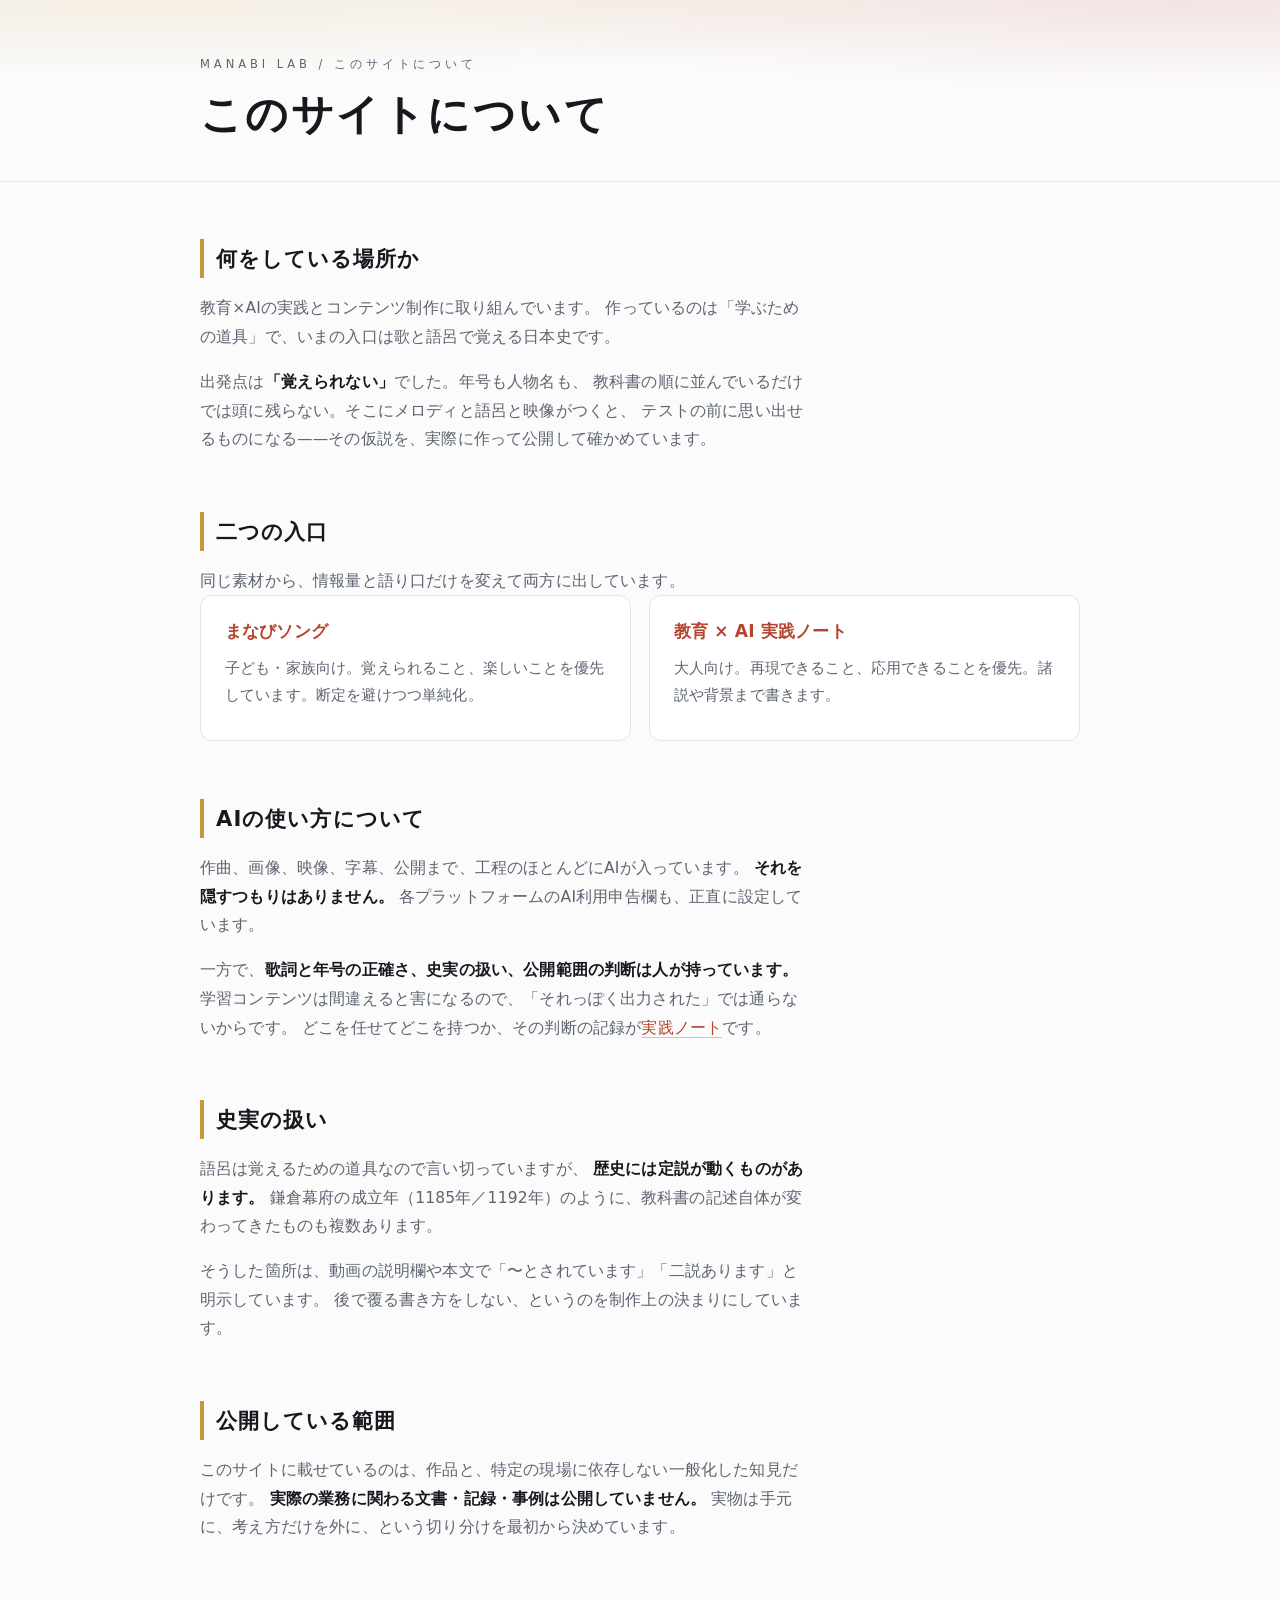
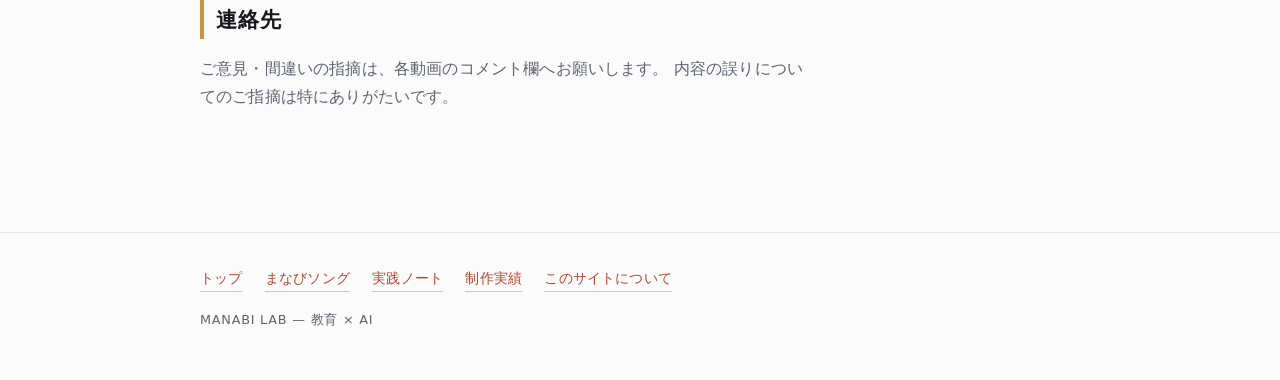
==== about/index.html @ bc55f161 "MANABI LAB として5ページ構成に トップを二つの入口（子ども・家族／教育とAIに関心のある大人）に組み替え、 子ども向け・実践ノート・制作実績・このサイトについて を追加。  実践ノートは各" ====
<!DOCTYPE html>
<html lang="ja">
<head>
<meta charset="utf-8">
<meta name="viewport" content="width=device-width, initial-scale=1">
<title>このサイトについて｜MANABI LAB</title>
<meta name="description" content="MANABI LAB は、教育とAIで学ぶための道具を作る場所です。">
<link rel="stylesheet" href="../style.css">
</head>
<body>

<header class="hero small">
  <div class="wrap">
    <p class="kicker"><a href="../">MANABI LAB</a> / このサイトについて</p>
    <h1>このサイトについて</h1>
  </div>
</header>

<main class="wrap">

<section>
  <h2>何をしている場所か</h2>
  <p class="body">
    教育×AIの実践とコンテンツ制作に取り組んでいます。
    作っているのは「学ぶための道具」で、いまの入口は歌と語呂で覚える日本史です。
  </p>
  <p class="body">
    出発点は<strong>「覚えられない」</strong>でした。年号も人物名も、
    教科書の順に並んでいるだけでは頭に残らない。そこにメロディと語呂と映像がつくと、
    テストの前に思い出せるものになる——その仮説を、実際に作って公開して確かめています。
  </p>
</section>

<section>
  <h2>二つの入口</h2>
  <p class="body">
    同じ素材から、情報量と語り口だけを変えて両方に出しています。
  </p>
  <div class="grid two">
    <article class="card">
      <h3><a href="../kids/">まなびソング</a></h3>
      <p>子ども・家族向け。覚えられること、楽しいことを優先しています。断定を避けつつ単純化。</p>
    </article>
    <article class="card">
      <h3><a href="../educators/">教育 × AI 実践ノート</a></h3>
      <p>大人向け。再現できること、応用できることを優先。諸説や背景まで書きます。</p>
    </article>
  </div>
</section>

<section>
  <h2>AIの使い方について</h2>
  <p class="body">
    作曲、画像、映像、字幕、公開まで、工程のほとんどにAIが入っています。
    <strong>それを隠すつもりはありません。</strong>
    各プラットフォームのAI利用申告欄も、正直に設定しています。
  </p>
  <p class="body">
    一方で、<strong>歌詞と年号の正確さ、史実の扱い、公開範囲の判断は人が持っています。</strong>
    学習コンテンツは間違えると害になるので、「それっぽく出力された」では通らないからです。
    どこを任せてどこを持つか、その判断の記録が<a href="../educators/">実践ノート</a>です。
  </p>
</section>

<section>
  <h2>史実の扱い</h2>
  <p class="body">
    語呂は覚えるための道具なので言い切っていますが、
    <strong>歴史には定説が動くものがあります。</strong>
    鎌倉幕府の成立年（1185年／1192年）のように、教科書の記述自体が変わってきたものも複数あります。
  </p>
  <p class="body">
    そうした箇所は、動画の説明欄や本文で「〜とされています」「二説あります」と明示しています。
    後で覆る書き方をしない、というのを制作上の決まりにしています。
  </p>
</section>

<section>
  <h2>公開している範囲</h2>
  <p class="body">
    このサイトに載せているのは、作品と、特定の現場に依存しない一般化した知見だけです。
    <strong>実際の業務に関わる文書・記録・事例は公開していません。</strong>
    実物は手元に、考え方だけを外に、という切り分けを最初から決めています。
  </p>
</section>

<section>
  <h2>連絡先</h2>
  <p class="body">
    ご意見・間違いの指摘は、各動画のコメント欄へお願いします。
    内容の誤りについてのご指摘は特にありがたいです。
  </p>
</section>

</main>

<footer>
  <div class="wrap">
    <nav class="fnav">
      <a href="../">トップ</a>
      <a href="../kids/">まなびソング</a>
      <a href="../educators/">実践ノート</a>
      <a href="../projects/">制作実績</a>
      <a href="../about/">このサイトについて</a>
    </nav>
    <p class="copy">MANABI LAB — 教育 × AI</p>
  </div>
</footer>

</body>
</html>
---- style.css ----
:root{
  --ink:#16181d;
  --muted:#5d6470;
  --line:#e3e6ec;
  --bg:#fbfbfc;
  --card:#ffffff;
  --accent:#b5452f;
  --gold:#c8973a;
}
@media (prefers-color-scheme: dark){
  :root{
    --ink:#e9ecf1;
    --muted:#9aa3b2;
    --line:#2a2f39;
    --bg:#101318;
    --card:#171b22;
    --accent:#e08063;
    --gold:#d9ae5c;
  }
}

*{box-sizing:border-box}
html{-webkit-text-size-adjust:100%}
body{
  margin:0;
  background:var(--bg);
  color:var(--ink);
  font-family:"Hiragino Kaku Gothic ProN","Yu Gothic",YuGothic,"Noto Sans JP",system-ui,sans-serif;
  line-height:1.85;
  font-size:16px;
  letter-spacing:.01em;
}
.wrap{width:min(880px,calc(100% - 2.5rem));margin-inline:auto}

/* hero */
.hero{
  padding:5.5rem 0 4rem;
  border-bottom:1px solid var(--line);
  background:
    radial-gradient(120% 90% at 12% -10%, color-mix(in srgb, var(--gold) 16%, transparent), transparent 60%),
    radial-gradient(100% 80% at 92% 0%, color-mix(in srgb, var(--accent) 13%, transparent), transparent 62%);
}
.kicker{
  margin:0 0 .9rem;
  font-size:.72rem;
  letter-spacing:.34em;
  text-transform:uppercase;
  color:var(--muted);
}
.hero h1{
  margin:0;
  font-size:clamp(2.4rem,7.5vw,3.9rem);
  line-height:1.18;
  letter-spacing:.06em;
  font-weight:700;
}
.lead{margin:1.2rem 0 0;color:var(--muted);font-size:1.02rem}

/* sections */
main{padding-bottom:4rem}
section{padding-top:3.6rem}
h2{
  margin:0 0 .4rem;
  font-size:1.32rem;
  letter-spacing:.05em;
  padding-left:.75rem;
  border-left:4px solid var(--gold);
}
.note{margin:.6rem 0 1.9rem;color:var(--muted);font-size:.93rem}
.body{margin:1rem 0 0;font-size:.97rem;color:var(--muted);max-width:62ch}
.body strong{color:var(--ink)}

/* memo list */
.notes-list{display:flex;flex-direction:column;gap:.9rem}
.memo{
  background:var(--card);
  border:1px solid var(--line);
  border-left:3px solid var(--accent);
  border-radius:10px;
  padding:1.25rem 1.5rem;
}
.memo h3{margin:0 0 .5rem;font-size:1rem;line-height:1.55}
.memo p{margin:0;font-size:.92rem;color:var(--muted)}
.memo strong{color:var(--ink)}

/* cards */
.grid{display:grid;gap:1.1rem;grid-template-columns:repeat(auto-fit,minmax(250px,1fr))}
.grid.two{grid-template-columns:repeat(auto-fit,minmax(300px,1fr))}
.card{
  background:var(--card);
  border:1px solid var(--line);
  border-radius:12px;
  padding:1.4rem 1.5rem 1.2rem;
}
.card.next{border-style:dashed;background:transparent}
.era{
  margin:0 0 .35rem;
  font-size:.74rem;
  letter-spacing:.18em;
  color:var(--accent);
  font-weight:700;
}
.card h3{margin:0 0 .6rem;font-size:1.07rem;line-height:1.5}
.card p{margin:0 0 .8rem;font-size:.92rem;color:var(--muted)}

.links{display:flex;flex-wrap:wrap;gap:1.1rem;margin:0}
a{color:var(--accent);text-decoration:none;border-bottom:1px solid color-mix(in srgb,var(--accent) 35%,transparent)}
a:hover{border-bottom-color:var(--accent)}
.links a{font-size:.9rem;font-weight:700}

/* plan */
.plan{margin:0;padding-left:1.15rem}
.plan li{margin-bottom:.7rem;color:var(--muted);font-size:.95rem}
.plan strong{color:var(--ink)}

/* hero variant for sub pages */
.hero.small{padding:3.4rem 0 2.6rem}
.hero.small h1{font-size:clamp(1.8rem,5.5vw,2.6rem)}
.kicker a{color:inherit;border-bottom-color:transparent}
.kicker a:hover{border-bottom-color:currentColor}

/* gate cards on the top page */
.gate{
  display:block;
  background:var(--card);
  border:1px solid var(--line);
  border-radius:14px;
  padding:1.6rem 1.7rem 1.4rem;
  color:inherit;
  border-bottom-width:1px;
  transition:border-color .15s ease;
}
.gate:hover{border-color:var(--accent)}
.gate-tag{
  margin:0 0 .5rem;
  font-size:.76rem;
  letter-spacing:.1em;
  color:var(--accent);
  font-weight:700;
}
.gate h3{margin:0 0 .6rem;font-size:1.22rem}
.gate p{margin:0 0 .9rem;font-size:.93rem;color:var(--muted)}
.gate-go{margin:0;font-size:.88rem;font-weight:700;color:var(--accent)}

/* song blocks (kids) */
.song{
  background:var(--card);
  border:1px solid var(--line);
  border-radius:12px;
  padding:1.5rem 1.6rem 1.3rem;
  margin-bottom:1.1rem;
}
.song.next{border-style:dashed;background:transparent}
.song h3{margin:0 0 .5rem;font-size:1.18rem}
.song > p{margin:0 0 1rem;font-size:.95rem;color:var(--muted)}
.gorou{list-style:none;margin:0 0 1.1rem;padding:0}
.gorou li{
  display:flex;
  flex-wrap:wrap;
  align-items:baseline;
  gap:.2rem .8rem;
  padding:.55rem 0;
  border-top:1px solid var(--line);
  font-size:.95rem;
}
.gorou li b{color:var(--gold);font-size:1.06rem;letter-spacing:.02em}
.gorou li span{color:var(--muted);font-size:.87rem}

/* takeaway line inside memos */
.memo p + p{margin-top:.7rem}
.takeaway{
  margin-top:1rem;
  padding-top:.85rem;
  border-top:1px dashed var(--line);
  font-size:.9rem;
}
.takeaway b{color:var(--ink)}

/* numbered steps */
.steps{list-style:none;margin:0;padding:0;counter-reset:step}
.steps li{
  position:relative;
  padding:0 0 1.5rem 0;
  border-left:2px solid var(--line);
  padding-left:1.6rem;
  margin-left:.4rem;
}
.steps li:last-child{border-left-color:transparent;padding-bottom:0}
.steps li::before{
  content:"";
  position:absolute;
  left:-7px;top:.6rem;
  width:12px;height:12px;
  border-radius:50%;
  background:var(--gold);
}
.steps h3{margin:0 0 .5rem;font-size:1.03rem}
.steps p{margin:0;font-size:.93rem;color:var(--muted)}
.steps strong{color:var(--ink)}
.card h3 a{border-bottom-color:transparent}
.card h3 a:hover{border-bottom-color:var(--accent)}

footer{
  border-top:1px solid var(--line);
  margin-top:3.5rem;
  padding:2rem 0 3rem;
  font-size:.85rem;
  color:var(--muted);
}
footer p{margin:0}
.fnav{display:flex;flex-wrap:wrap;gap:.6rem 1.4rem;margin-bottom:1rem}
.fnav a{font-size:.88rem}
.copy{font-size:.8rem;letter-spacing:.06em}
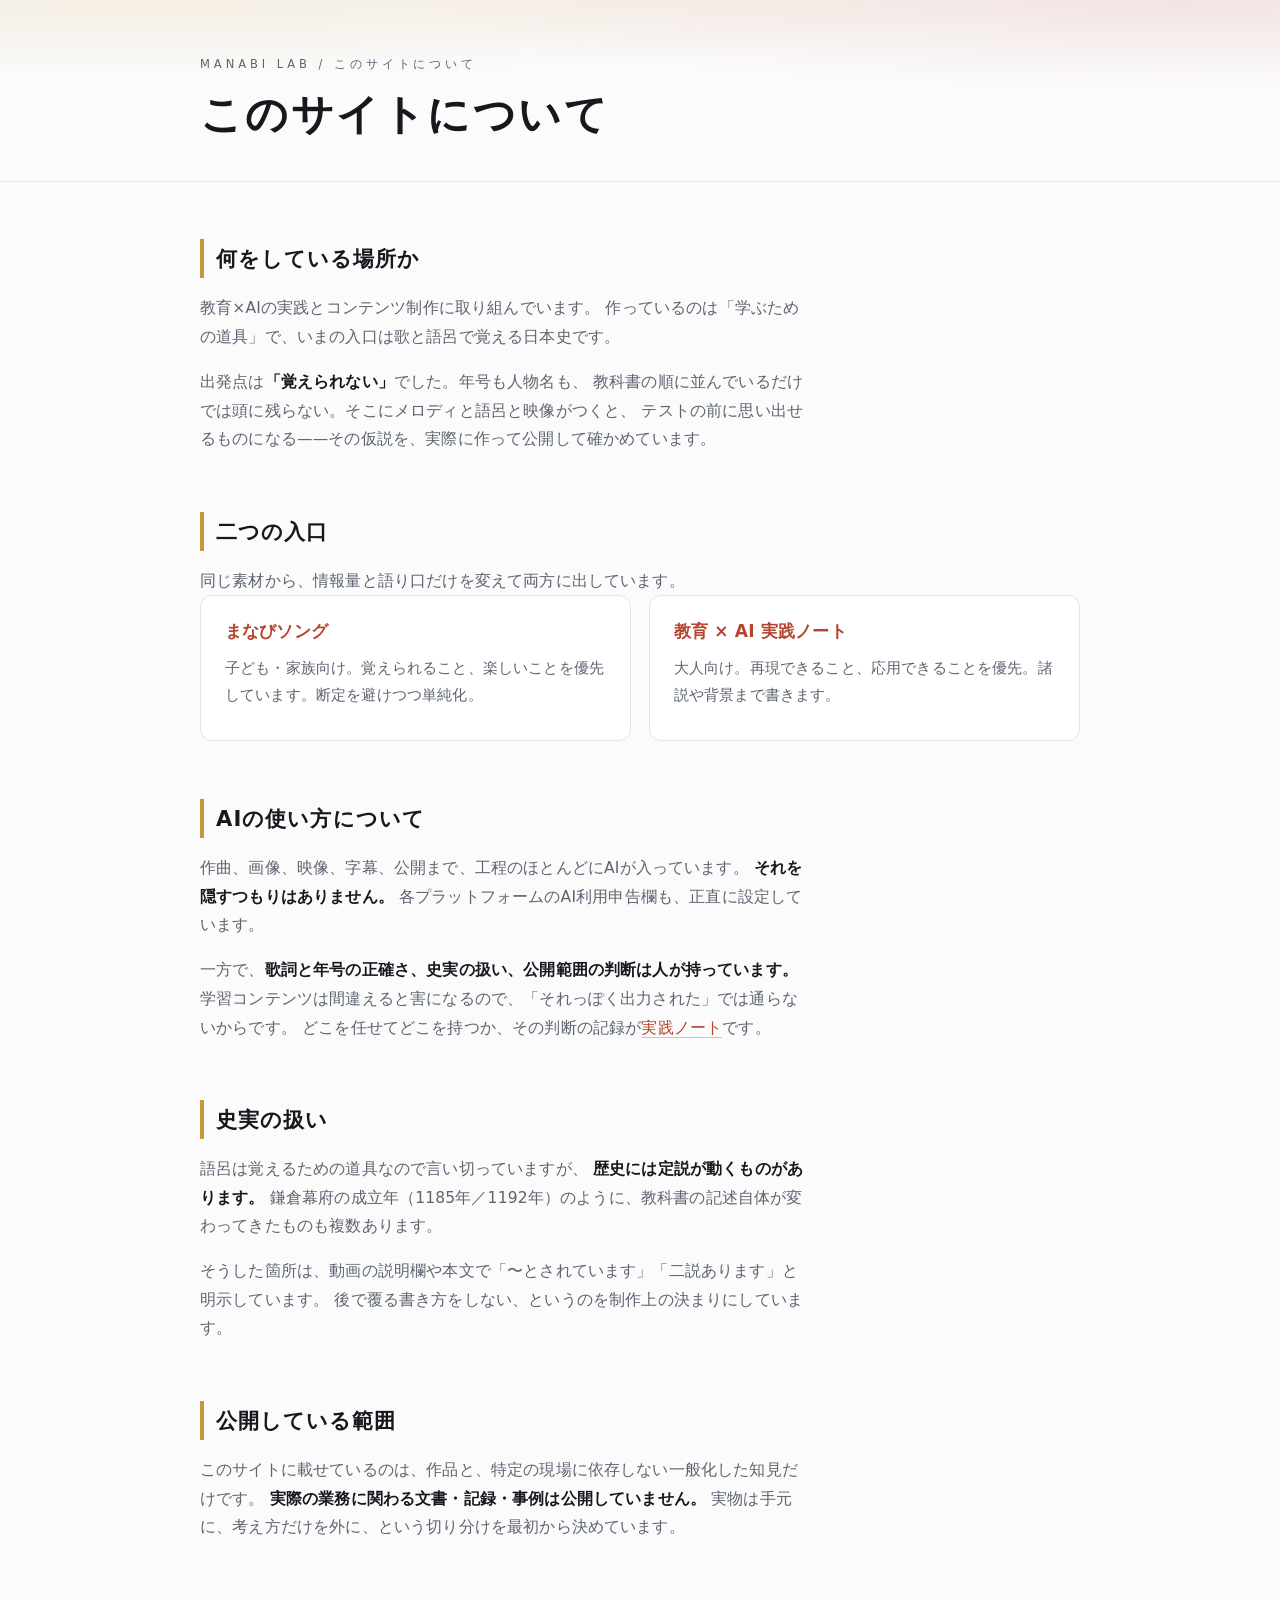
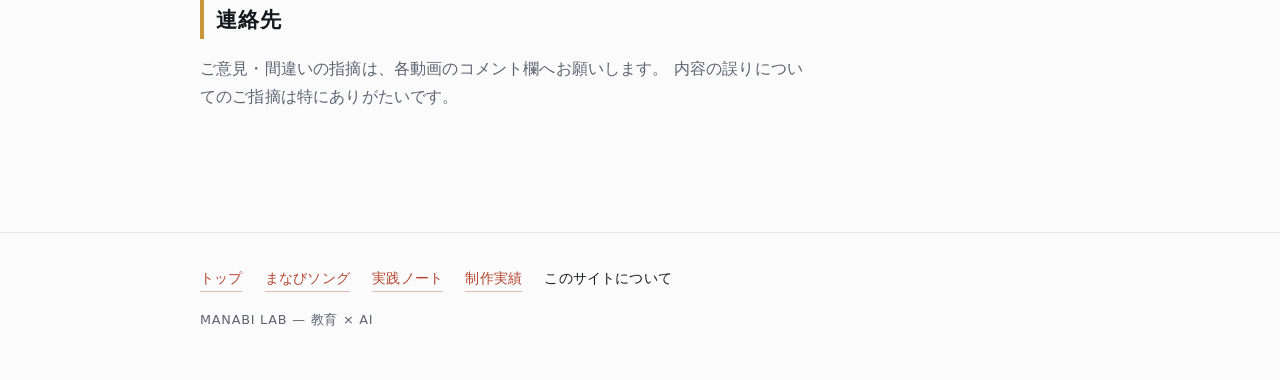
==== commit b5f62e54: "サイト全体をブラッシュアップ（SEO・OGP・アクセシビリティ・Pages定番ファイル） - 全ページに canonical / OGP（og:url, og:site_name, og:locale" ====
--- a/about/index.html
+++ b/about/index.html
@@ -5,9 +5,22 @@
 <meta name="viewport" content="width=device-width, initial-scale=1">
 <title>このサイトについて｜MANABI LAB</title>
 <meta name="description" content="MANABI LAB は、教育とAIで学ぶための道具を作る場所です。">
+<link rel="canonical" href="https://manabi-ai-lab.github.io/about/">
+<meta property="og:title" content="このサイトについて｜MANABI LAB">
+<meta property="og:description" content="MANABI LAB は、教育とAIで学ぶための道具を作る場所です。">
+<meta property="og:type" content="website">
+<meta property="og:url" content="https://manabi-ai-lab.github.io/about/">
+<meta property="og:site_name" content="MANABI LAB">
+<meta property="og:locale" content="ja_JP">
+<meta name="twitter:card" content="summary">
+<meta name="theme-color" content="#fbfbfc" media="(prefers-color-scheme: light)">
+<meta name="theme-color" content="#101318" media="(prefers-color-scheme: dark)">
+<link rel="icon" href="/favicon.svg" type="image/svg+xml">
 <link rel="stylesheet" href="../style.css">
 </head>
 <body>
+
+<a class="skip" href="#main">本文へスキップ</a>
 
 <header class="hero small">
   <div class="wrap">
@@ -16,7 +29,7 @@
   </div>
 </header>
 
-<main class="wrap">
+<main id="main" class="wrap">
 
 <section>
   <h2>何をしている場所か</h2>
@@ -96,12 +109,12 @@
 
 <footer>
   <div class="wrap">
-    <nav class="fnav">
+    <nav class="fnav" aria-label="サイト内ページ">
       <a href="../">トップ</a>
       <a href="../kids/">まなびソング</a>
       <a href="../educators/">実践ノート</a>
       <a href="../projects/">制作実績</a>
-      <a href="../about/">このサイトについて</a>
+      <a href="../about/" aria-current="page">このサイトについて</a>
     </nav>
     <p class="copy">MANABI LAB — 教育 × AI</p>
   </div>
--- a/style.css
+++ b/style.css
@@ -106,12 +106,22 @@
 .links{display:flex;flex-wrap:wrap;gap:1.1rem;margin:0}
 a{color:var(--accent);text-decoration:none;border-bottom:1px solid color-mix(in srgb,var(--accent) 35%,transparent)}
 a:hover{border-bottom-color:var(--accent)}
+a:focus-visible{outline:2px solid var(--accent);outline-offset:2px;border-radius:2px}
 .links a{font-size:.9rem;font-weight:700}
 
-/* plan */
-.plan{margin:0;padding-left:1.15rem}
-.plan li{margin-bottom:.7rem;color:var(--muted);font-size:.95rem}
-.plan strong{color:var(--ink)}
+/* skip link (visible only on keyboard focus) */
+.skip{
+  position:absolute;
+  left:-9999px;top:0;
+  z-index:10;
+  background:var(--card);
+  color:var(--ink);
+  border:1px solid var(--line);
+  border-radius:0 0 8px 0;
+  padding:.6rem 1rem;
+  font-size:.9rem;
+}
+.skip:focus{left:0}
 
 /* hero variant for sub pages */
 .hero.small{padding:3.4rem 0 2.6rem}
@@ -210,4 +220,5 @@
 footer p{margin:0}
 .fnav{display:flex;flex-wrap:wrap;gap:.6rem 1.4rem;margin-bottom:1rem}
 .fnav a{font-size:.88rem}
+.fnav a[aria-current="page"]{color:var(--ink);border-bottom-color:transparent;cursor:default}
 .copy{font-size:.8rem;letter-spacing:.06em}
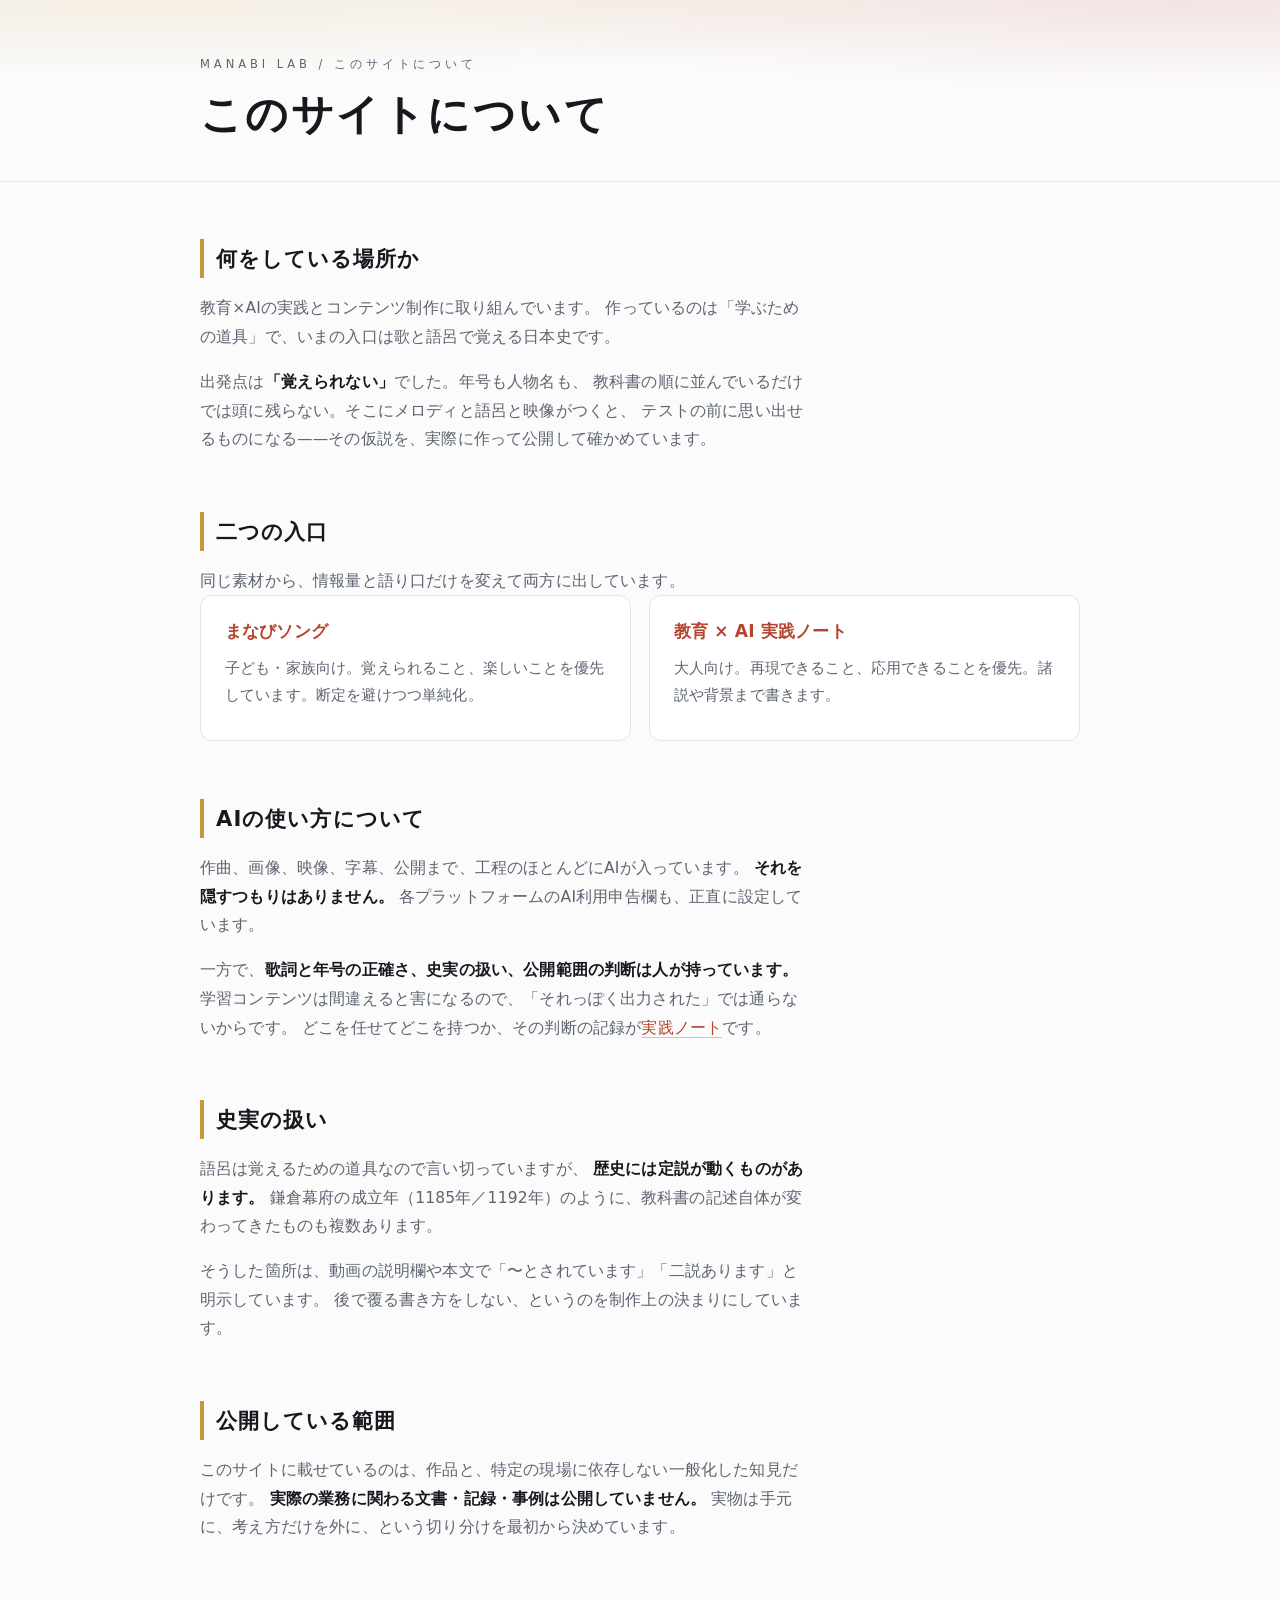
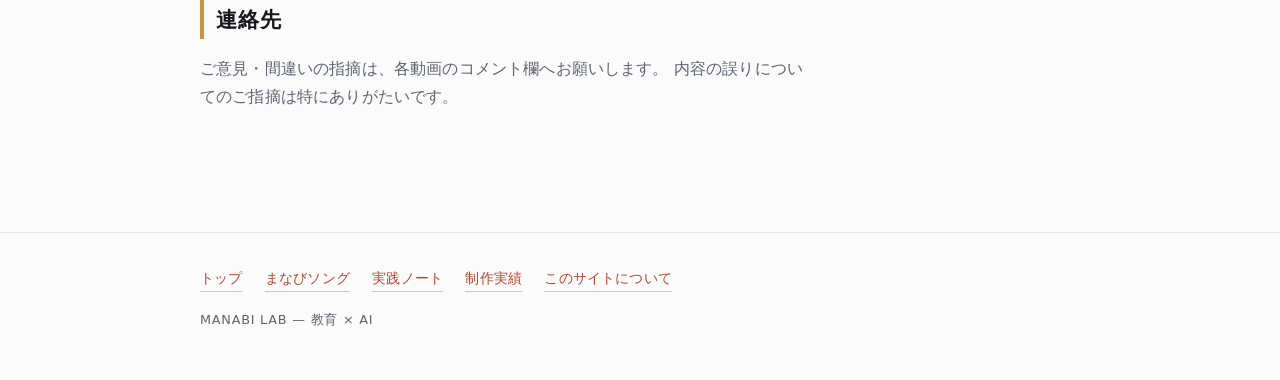
==== commit 1968adac: "SEO: OGP画像・favicon・404・sitemapを追加 - 全ページに canonical / og:* / twitter:card を追加し、SNS共有時にサムネイルが出るようにした " ====
--- a/about/index.html
+++ b/about/index.html
@@ -12,15 +12,15 @@
 <meta property="og:url" content="https://manabi-ai-lab.github.io/about/">
 <meta property="og:site_name" content="MANABI LAB">
 <meta property="og:locale" content="ja_JP">
-<meta name="twitter:card" content="summary">
-<meta name="theme-color" content="#fbfbfc" media="(prefers-color-scheme: light)">
-<meta name="theme-color" content="#101318" media="(prefers-color-scheme: dark)">
-<link rel="icon" href="/favicon.svg" type="image/svg+xml">
+<meta property="og:image" content="https://manabi-ai-lab.github.io/assets/ogp.png">
+<meta property="og:image:width" content="1200">
+<meta property="og:image:height" content="630">
+<meta name="twitter:card" content="summary_large_image">
+<link rel="icon" href="../favicon.svg" type="image/svg+xml">
+<link rel="apple-touch-icon" href="../apple-touch-icon.png">
 <link rel="stylesheet" href="../style.css">
 </head>
 <body>
-
-<a class="skip" href="#main">本文へスキップ</a>
 
 <header class="hero small">
   <div class="wrap">
@@ -29,7 +29,7 @@
   </div>
 </header>
 
-<main id="main" class="wrap">
+<main class="wrap">
 
 <section>
   <h2>何をしている場所か</h2>
@@ -109,12 +109,12 @@
 
 <footer>
   <div class="wrap">
-    <nav class="fnav" aria-label="サイト内ページ">
+    <nav class="fnav">
       <a href="../">トップ</a>
       <a href="../kids/">まなびソング</a>
       <a href="../educators/">実践ノート</a>
       <a href="../projects/">制作実績</a>
-      <a href="../about/" aria-current="page">このサイトについて</a>
+      <a href="../about/">このサイトについて</a>
     </nav>
     <p class="copy">MANABI LAB — 教育 × AI</p>
   </div>
